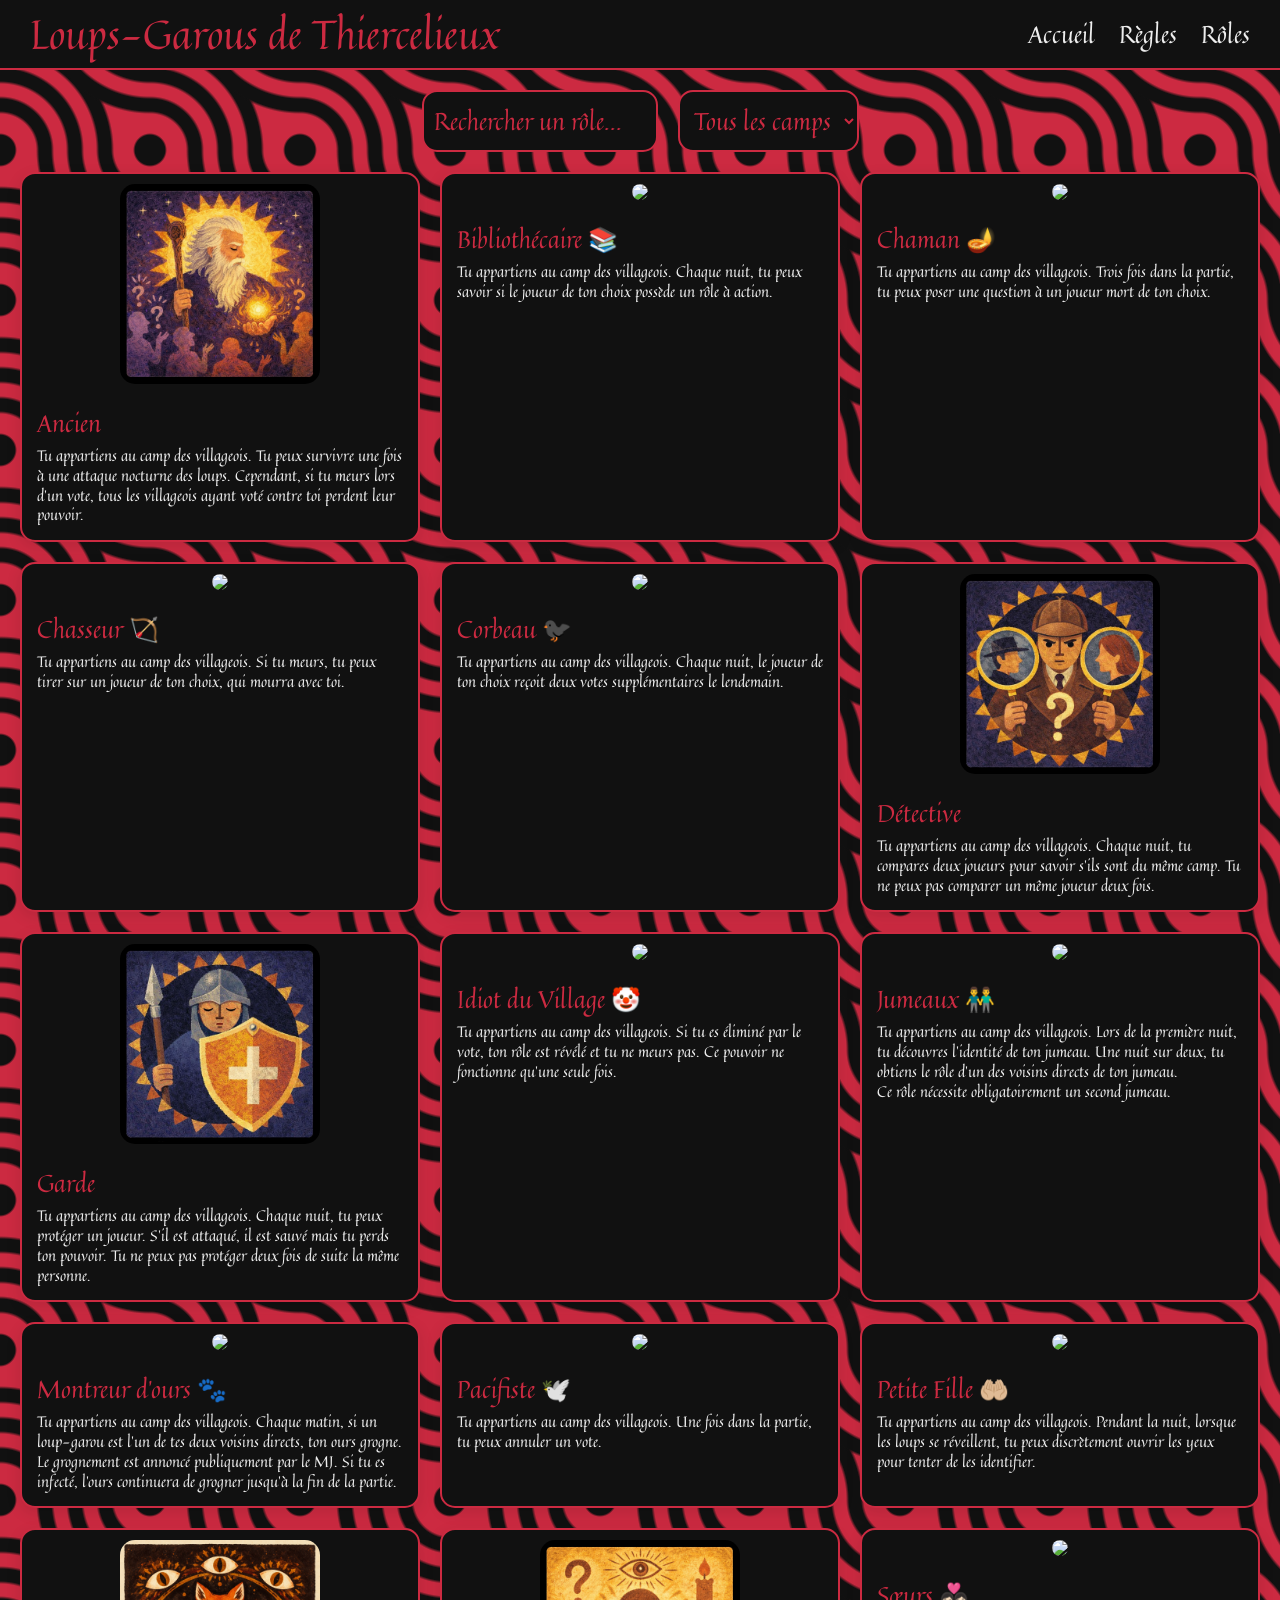
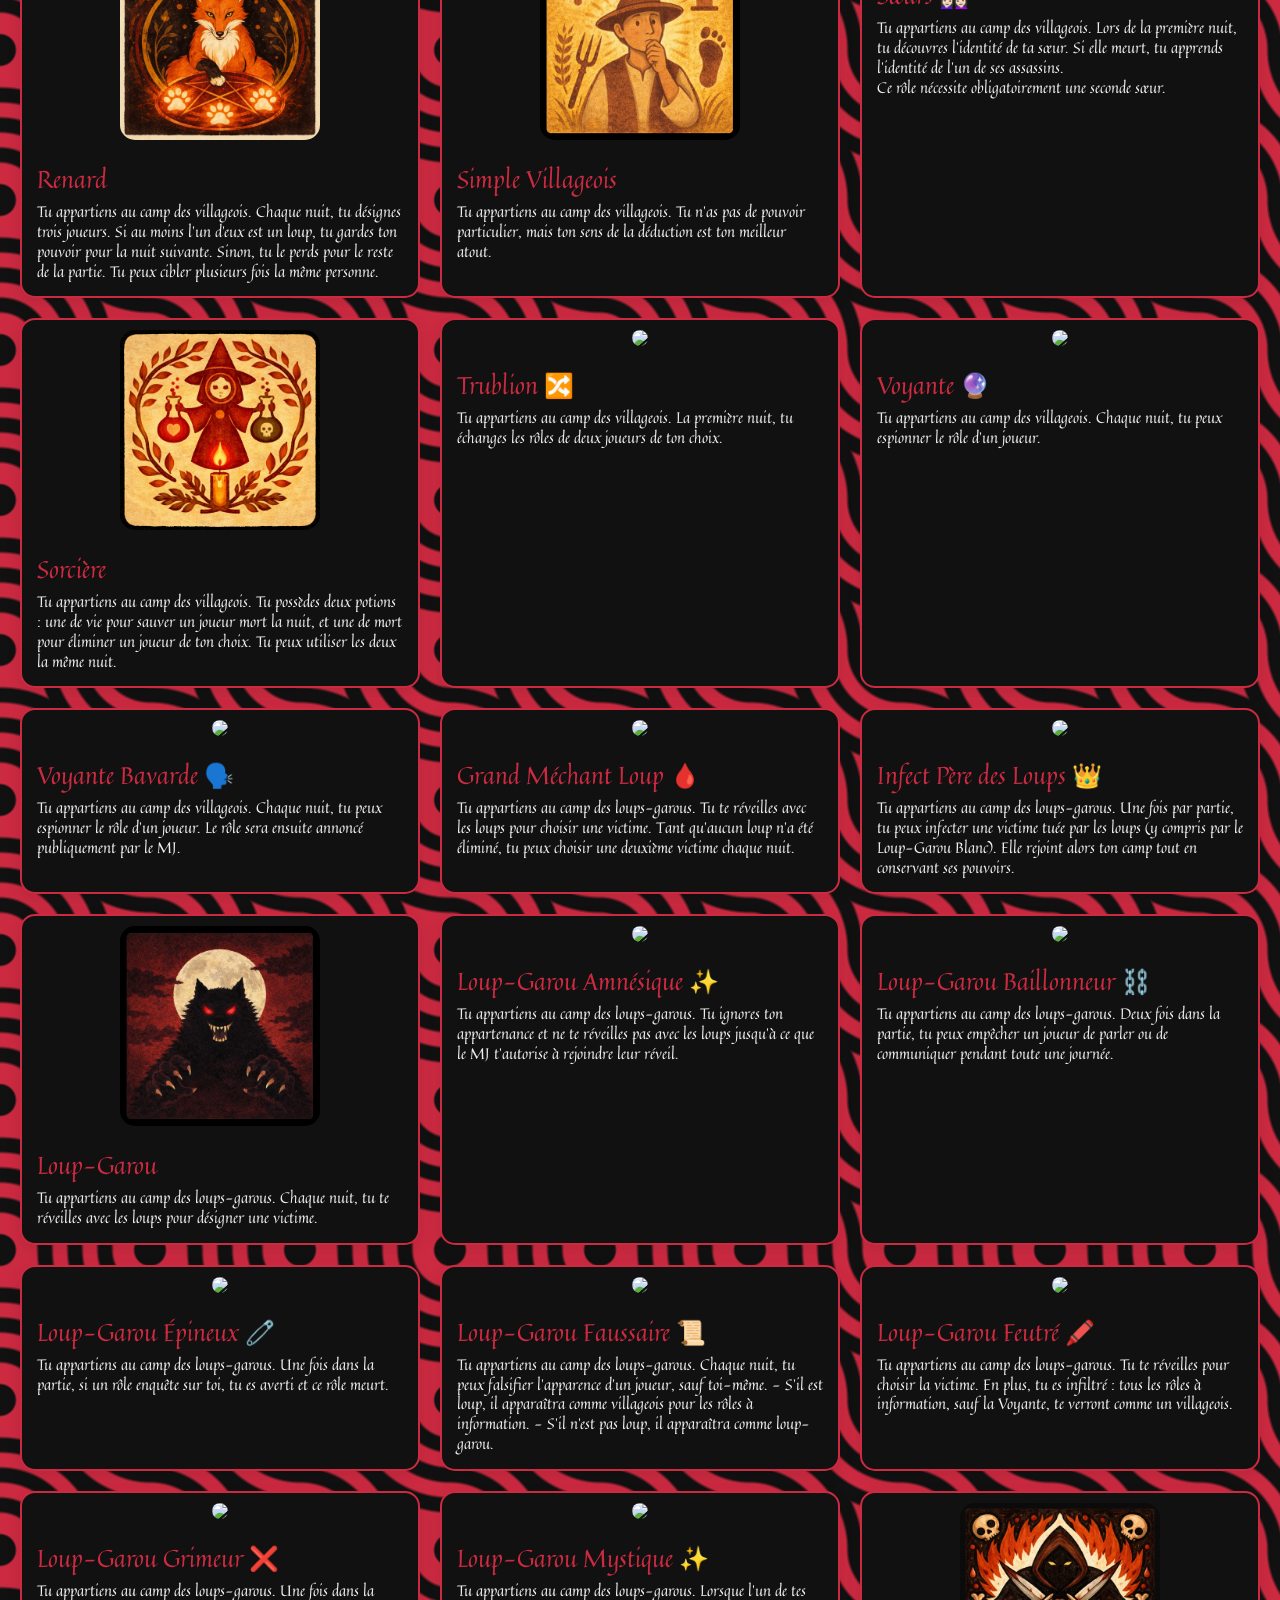
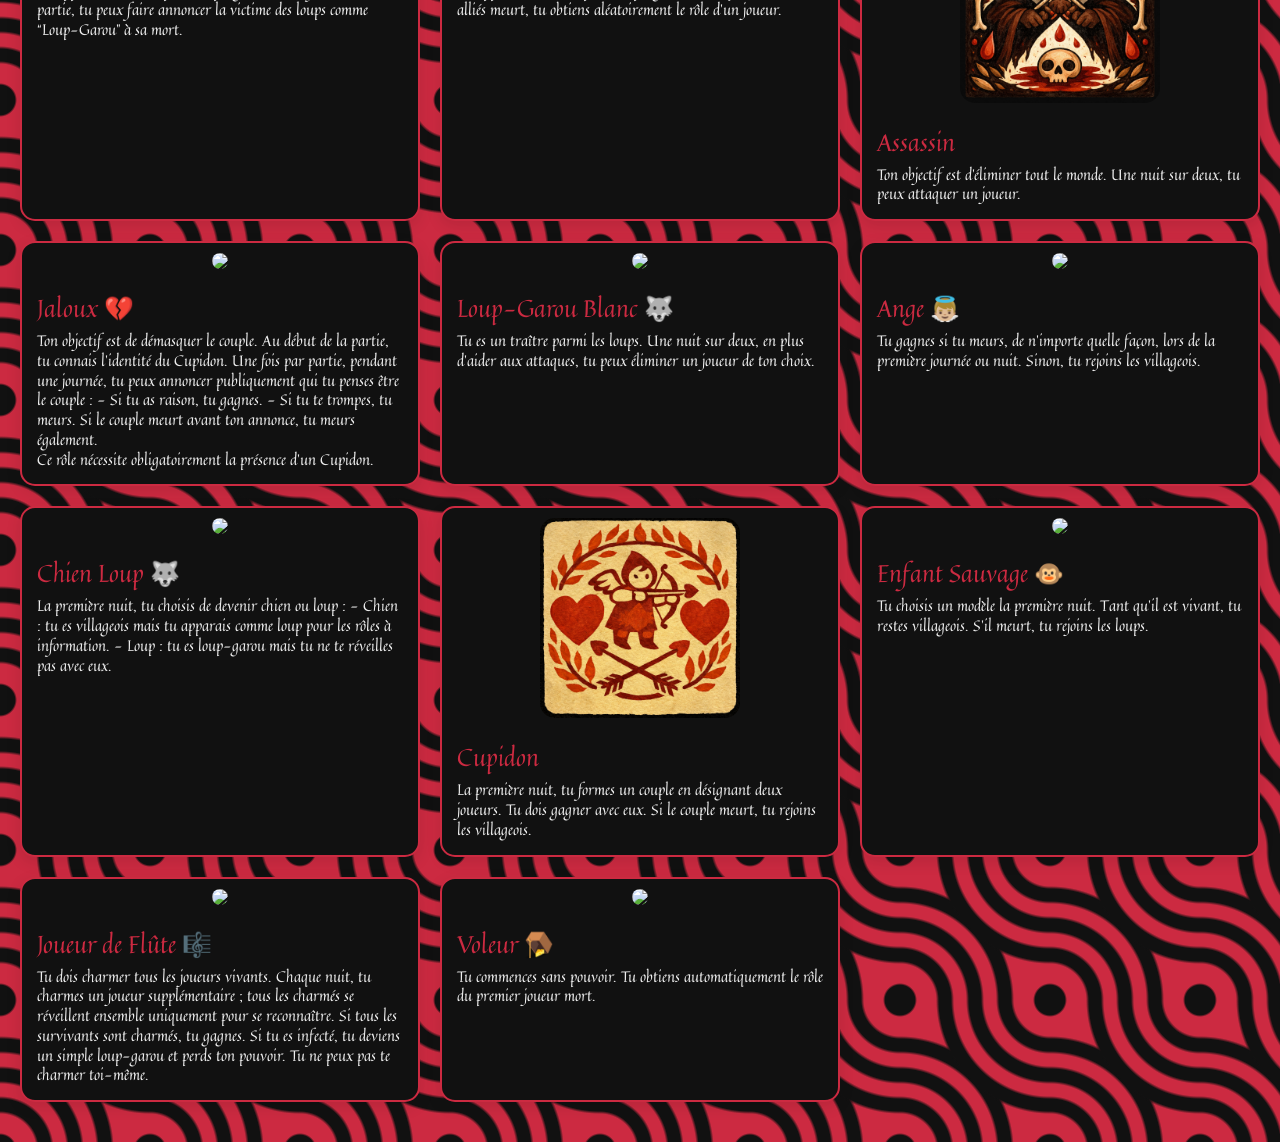
==== roles.html @ 8e6e4a3d "Initial Commit" ====
<!DOCTYPE html>
<html lang="en">
<head>
    <meta charset="UTF-8">
    <meta name="viewport" content="width=device-width, initial-scale=1.0">
    <title>Rôles | Loup-Garou de Thiercelieux</title>
    <link rel="stylesheet" href="css/style.css">
    <link rel="icon" href="https://img.icons8.com/?size=100&id=37402&format=png&color=000000">
</head>
<body>

<header class="navbar">
    <h1>Loups-Garous de Thiercelieux</h1>
    <nav>
        <a href="index.html">Accueil</a>
        <a href="regles.html">Règles</a>
        <a href="roles.html">Rôles</a>
    </nav>
</header>

<div class="search-filter">
    <input type="text" id="searchInput" placeholder="Rechercher un rôle...">
    <select id="campFilter">
        <option value="all">Tous les camps</option>
        <option value="Villageois">Villageois</option>
        <option value="Loups-Garous">Loup-garou</option>
        <option value="Solitaire">Solitaire</option>
        <option value="Evolutif">Évolutif</option>
    </select>
</div>

<div class="roles-grid" id="rolesGrid">

    <!-- RÔLES VILLAGEOIS -->
    <div class="role-card" data-name="Ancien" data-camp="Villageois">
        <div style="text-align: center;"><img src="img/ancien.png"></div>
        <div class="role-info">
            <h2>Ancien</h2>
            <p class="description">Tu appartiens au camp des villageois. Tu peux survivre une fois à une attaque nocturne des loups. Cependant, si tu meurs lors d’un vote, tous les villageois ayant voté contre toi perdent leur pouvoir.</p>
        </div>
    </div>

    <div class="role-card" data-name="Bibliothécaire" data-camp="Villageois">
        <div style="text-align: center;"><img src="img/bibliothecaire.png"></div>
        <div class="role-info">
            <h2>Bibliothécaire 📚</h2>
            <p class="description">Tu appartiens au camp des villageois. Chaque nuit, tu peux savoir si le joueur de ton choix possède un rôle à action.</p>
        </div>
    </div>

    <div class="role-card" data-name="Chaman" data-camp="Villageois">
        <div style="text-align: center;"><img src="img/chaman.png"></div>
        <div class="role-info">
            <h2>Chaman 🪔</h2>
            <p class="description">Tu appartiens au camp des villageois. Trois fois dans la partie, tu peux poser une question à un joueur mort de ton choix.</p>
        </div>
    </div>

    <div class="role-card" data-name="Chasseur" data-camp="Villageois">
        <div style="text-align: center;"><img src="img/chasseur.png"></div>
        <div class="role-info">
            <h2>Chasseur 🏹</h2>
            <p class="description">Tu appartiens au camp des villageois. Si tu meurs, tu peux tirer sur un joueur de ton choix, qui mourra avec toi.</p>
        </div>
    </div>

    <div class="role-card" data-name="Corbeau" data-camp="Villageois">
        <div style="text-align: center;"><img src="img/corbeau.png"></div>
        <div class="role-info">
            <h2>Corbeau 🐦‍⬛</h2>
            <p class="description">Tu appartiens au camp des villageois. Chaque nuit, le joueur de ton choix reçoit deux votes supplémentaires le lendemain.</p>
        </div>
    </div>

    <div class="role-card" data-name="Detective" data-camp="Villageois">
        <div style="text-align: center;"><img src="img/detective.png"></div>
        <div class="role-info">
            <h2>Détective</h2>
            <p class="description">Tu appartiens au camp des villageois. Chaque nuit, tu compares deux joueurs pour savoir s’ils sont du même camp. Tu ne peux pas comparer un même joueur deux fois.</p>
        </div>
    </div>

    <div class="role-card" data-name="Garde" data-camp="Villageois">
        <div style="text-align: center;"><img src="img/garde.png"></div>
        <div class="role-info">
            <h2>Garde</h2>
            <p class="description">Tu appartiens au camp des villageois. Chaque nuit, tu peux protéger un joueur. S’il est attaqué, il est sauvé mais tu perds ton pouvoir. Tu ne peux pas protéger deux fois de suite la même personne.</p>
        </div>
    </div>

    <div class="role-card" data-name="Idiot du Village" data-camp="Villageois">
        <div style="text-align: center;"><img src="img/idiot-du-village.png"></div>
        <div class="role-info">
            <h2>Idiot du Village 🤡</h2>
            <p class="description">Tu appartiens au camp des villageois. Si tu es éliminé par le vote, ton rôle est révélé et tu ne meurs pas. Ce pouvoir ne fonctionne qu’une seule fois.</p>
        </div>
    </div>

    <div class="role-card" data-name="Jumeaux" data-camp="Villageois">
        <div style="text-align: center;"><img src="img/jumeaux.png"></div>
        <div class="role-info">
            <h2>Jumeaux 👬</h2>
            <p class="description">Tu appartiens au camp des villageois. Lors de la première nuit, tu découvres l’identité de ton jumeau. Une nuit sur deux, tu obtiens le rôle d'un des voisins directs de ton jumeau.<br><em>Ce rôle nécessite obligatoirement un second jumeau.</em></p>
        </div>
    </div>

    <div class="role-card" data-name="Montreur d'ours" data-camp="Villageois">
        <div style="text-align: center;"><img src="img/montreur-dours.png"></div>
        <div class="role-info">
            <h2>Montreur d'ours 🐾</h2>
            <p class="description">Tu appartiens au camp des villageois. Chaque matin, si un loup-garou est l’un de tes deux voisins directs, ton ours grogne. Le grognement est annoncé publiquement par le <strong>MJ</strong>. Si tu es infecté, l’ours continuera de grogner jusqu'à la fin de la partie.</p>
        </div>
    </div>

    <div class="role-card" data-name="Pacifiste" data-camp="Villageois">
        <div style="text-align: center;"><img src="img/pacifiste.png"></div>
        <div class="role-info">
            <h2>Pacifiste 🕊️</h2>
            <p class="description">Tu appartiens au camp des villageois. Une fois dans la partie, tu peux annuler un vote.</p>
        </div>
    </div>

    <div class="role-card" data-name="Petite Fille" data-camp="Villageois">
        <div style="text-align: center;"><img src="img/petite-fille.png"></div>
        <div class="role-info">
            <h2>Petite Fille 🤲🏼</h2>
            <p class="description">Tu appartiens au camp des villageois. Pendant la nuit, lorsque les loups se réveillent, tu peux discrètement ouvrir les yeux pour tenter de les identifier.</p>
        </div>
    </div>

    <div class="role-card" data-name="Renard" data-camp="Villageois">
        <div style="text-align: center;"><img src="img/renard.png"></div>
        <div class="role-info">
            <h2>Renard</h2>
            <p class="description">Tu appartiens au camp des villageois. Chaque nuit, tu désignes trois joueurs. Si au moins l’un d’eux est un loup, tu gardes ton pouvoir pour la nuit suivante. Sinon, tu le perds pour le reste de la partie. Tu peux cibler plusieurs fois la même personne.</p>
        </div>
    </div>

    <div class="role-card" data-name="Simple Villageois" data-camp="Villageois">
        <div style="text-align: center;"><img src="img/simple-villageois.png"></div>
        <div class="role-info">
            <h2>Simple Villageois</h2>
            <p class="description">Tu appartiens au camp des villageois. Tu n’as pas de pouvoir particulier, mais ton sens de la déduction est ton meilleur atout.</p>
        </div>
    </div>

    <div class="role-card" data-name="Soeurs" data-camp="Villageois">
        <div style="text-align: center;"><img src="img/soeurs.png"></div>
        <div class="role-info">
            <h2>Sœurs 👩🏻‍❤️‍👩🏻</h2>
            <p class="description">Tu appartiens au camp des villageois. Lors de la première nuit, tu découvres l’identité de ta sœur. Si elle meurt, tu apprends l’identité de l’un de ses assassins.<br><em>Ce rôle nécessite obligatoirement une seconde sœur.</em></p>
        </div>
    </div>

    <div class="role-card" data-name="Sorciere" data-camp="Villageois">
        <div style="text-align: center;"><img src="img/sorciere.png"></div>
        <div class="role-info">
            <h2>Sorcière</h2>
            <p class="description">Tu appartiens au camp des villageois. Tu possèdes deux potions : une de vie pour sauver un joueur mort la nuit, et une de mort pour éliminer un joueur de ton choix. Tu peux utiliser les deux la même nuit.</p>
        </div>
    </div>

    <div class="role-card" data-name="Trublion" data-camp="Villageois">
        <div style="text-align: center;"><img src="img/trublion.png"></div>
        <div class="role-info">
            <h2>Trublion 🔀</h2>
            <p class="description">Tu appartiens au camp des villageois. La première nuit, tu échanges les rôles de deux joueurs de ton choix.</p>
        </div>
    </div>

    <div class="role-card" data-name="Voyante" data-camp="Villageois">
        <div style="text-align: center;"><img src="img/voyante.png"></div>
        <div class="role-info">
            <h2>Voyante 🔮</h2>
            <p class="description">Tu appartiens au camp des villageois. Chaque nuit, tu peux espionner le rôle d’un joueur.</p>
        </div>
    </div>

    <div class="role-card" data-name="Voyante Bavarde" data-camp="Villageois">
        <div style="text-align: center;"><img src="img/voyante-bavarde.png"></div>
        <div class="role-info">
            <h2>Voyante Bavarde 🗣️</h2>
            <p class="description">Tu appartiens au camp des villageois. Chaque nuit, tu peux espionner le rôle d’un joueur. Le rôle sera ensuite annoncé publiquement par le <strong>MJ</strong>.</p>
        </div>
    </div>

    <!-- RÔLES LOUPS-GAROUS -->
    <div class="role-card" data-name="Grand Méchant Loup" data-camp="Loups-Garous">
        <div style="text-align: center;"><img src="img/grand-mechant-loup.png"></div>
        <div class="role-info">
            <h2>Grand Méchant Loup 🩸</h2>
            <p class="description">Tu appartiens au camp des loups-garous. Tu te réveilles avec les loups pour choisir une victime. Tant qu’aucun loup n’a été éliminé, tu peux choisir une deuxième victime chaque nuit.</p>
        </div>
    </div>

    <div class="role-card" data-name="Infect Père des Loups" data-camp="Loups-Garous">
        <div style="text-align: center;"><img src="img/infect-pere-des-loups.png"></div>
        <div class="role-info">
            <h2>Infect Père des Loups 👑</h2>
            <p class="description">Tu appartiens au camp des loups-garous. Une fois par partie, tu peux infecter une victime tuée par les loups (y compris par le Loup-Garou Blanc). Elle rejoint alors ton camp tout en conservant ses pouvoirs.</p>
        </div>
    </div>

    <div class="role-card" data-name="Loup-Garou" data-camp="Loups-Garous">
        <div style="text-align: center;"><img src="img/loup-garou.png"></div>
        <div class="role-info">
            <h2>Loup-Garou</h2>
            <p class="description">Tu appartiens au camp des loups-garous. Chaque nuit, tu te réveilles avec les loups pour désigner une victime.</p>
        </div>
    </div>

    <div class="role-card" data-name="Loup-Garou Amnésique" data-camp="Loups-Garous">
        <div style="text-align: center;"><img src="img/loup-garou-amnesique.png"></div>
        <div class="role-info">
            <h2>Loup-Garou Amnésique ✨</h2>
            <p class="description">Tu appartiens au camp des loups-garous. Tu ignores ton appartenance et ne te réveilles pas avec les loups jusqu’à ce que le <strong>MJ</strong> t’autorise à rejoindre leur réveil.</p>
        </div>
    </div>

    <div class="role-card" data-name="Loup-Garou Baillonneur" data-camp="Loups-Garous">
        <div style="text-align: center;"><img src="img/loup-garou-baillonneur.png"></div>
        <div class="role-info">
            <h2>Loup-Garou Baillonneur ⛓️</h2>
            <p class="description">Tu appartiens au camp des loups-garous. Deux fois dans la partie, tu peux empêcher un joueur de parler ou de communiquer pendant toute une journée.</p>
        </div>
    </div>

    <div class="role-card" data-name="Loup-Garou Epineux" data-camp="Loups-Garous">
        <div style="text-align: center;"><img src="img/loup-garou-epineux.png"></div>
        <div class="role-info">
            <h2>Loup-Garou Épineux 🧷</h2>
            <p class="description">Tu appartiens au camp des loups-garous. Une fois dans la partie, si un rôle enquête sur toi, tu es averti et ce rôle meurt.</p>
        </div>
    </div>

    <div class="role-card" data-name="Loup-Garou Faussaire" data-camp="Loups-Garous">
        <div style="text-align: center;"><img src="img/loup-garou-faussaire.png"></div>
        <div class="role-info">
            <h2>Loup-Garou Faussaire 📜</h2>
            <p class="description">Tu appartiens au camp des loups-garous. Chaque nuit, tu peux falsifier l’apparence d’un joueur, sauf toi-même.  
            - S'il est loup, il apparaîtra comme villageois pour les rôles à information.  
            - S'il n'est pas loup, il apparaîtra comme loup-garou.</p>
        </div>
    </div>

    <div class="role-card" data-name="Loup-Garou Feutré" data-camp="Loups-Garous">
        <div style="text-align: center;"><img src="img/loup-garou-feutre.png"></div>
        <div class="role-info">
            <h2>Loup-Garou Feutré 🖍️</h2>
            <p class="description">Tu appartiens au camp des loups-garous. Tu te réveilles pour choisir la victime. En plus, tu es infiltré : tous les rôles à information, sauf la Voyante, te verront comme un villageois.</p>
        </div>
    </div>

    <div class="role-card" data-name="Loup-Garou Grimeur" data-camp="Loups-Garous">
        <div style="text-align: center;"><img src="img/loup-garou-grimeur.png"></div>
        <div class="role-info">
            <h2>Loup-Garou Grimeur ❌</h2>
            <p class="description">Tu appartiens au camp des loups-garous. Une fois dans la partie, tu peux faire annoncer la victime des loups comme “Loup-Garou” à sa mort.</p>
        </div>
    </div>

    <div class="role-card" data-name="Loup-Garou Mystique" data-camp="Loups-Garous">
        <div style="text-align: center;"><img src="img/loup-garou-mystique.png"></div>
        <div class="role-info">
            <h2>Loup-Garou Mystique ✨</h2>
            <p class="description">Tu appartiens au camp des loups-garous. Lorsque l’un de tes alliés meurt, tu obtiens aléatoirement le rôle d’un joueur.</p>
        </div>
    </div>

    <!-- RÔLES SOLITAIRES -->
    <div class="role-card" data-name="Assassin" data-camp="Solitaire">
        <div style="text-align: center;"><img src="img/assassin.png"></div>
        <div class="role-info">
            <h2>Assassin</h2>
            <p class="description">Ton objectif est d’éliminer tout le monde. Une nuit sur deux, tu peux attaquer un joueur.</p>
        </div>
    </div>

    <div class="role-card" data-name="Jaloux" data-camp="Solitaire">
        <div style="text-align: center;"><img src="img/jaloux.png"></div>
        <div class="role-info">
            <h2>Jaloux 💔</h2>
            <p class="description">Ton objectif est de démasquer le couple. Au début de la partie, tu connais l’identité du Cupidon. Une fois par partie, pendant une journée, tu peux annoncer publiquement qui tu penses être le couple :  
            - Si tu as raison, tu gagnes.  
            - Si tu te trompes, tu meurs.  
            Si le couple meurt avant ton annonce, tu meurs également.<br><em>Ce rôle nécessite obligatoirement la présence d’un Cupidon.</em></p>
        </div>
    </div>

    <div class="role-card" data-name="Loup-Garou Blanc" data-camp="Solitaire">
        <div style="text-align: center;"><img src="img/loup-garou-blanc.png"></div>
        <div class="role-info">
            <h2>Loup-Garou Blanc 🐺</h2>
            <p class="description">Tu es un traître parmi les loups. Une nuit sur deux, en plus d’aider aux attaques, tu peux éliminer un joueur de ton choix.</p>
        </div>
    </div>

    <!-- RÔLES ÉVOLUTIFS -->
    <div class="role-card" data-name="Ange" data-camp="Evolutif">
        <div style="text-align: center;"><img src="img/ange.png"></div>
        <div class="role-info">
            <h2>Ange 👼🏼</h2>
            <p class="description">Tu gagnes si tu meurs, de n’importe quelle façon, lors de la première journée ou nuit. Sinon, tu rejoins les villageois.</p>
        </div>
    </div>

    <div class="role-card" data-name="Chien Loup" data-camp="Evolutif">
        <div style="text-align: center;"><img src="img/chien-loup.png"></div>
        <div class="role-info">
            <h2>Chien Loup 🐺</h2>
            <p class="description">La première nuit, tu choisis de devenir chien ou loup :  
            - <strong>Chien</strong> : tu es villageois mais tu apparais comme loup pour les rôles à information.  
            - <strong>Loup</strong> : tu es loup-garou mais tu ne te réveilles pas avec eux.</p>
        </div>
    </div>

    <div class="role-card" data-name="Cupidon" data-camp="Evolutif">
        <div style="text-align: center;"><img src="img/cupidon.png"></div>
        <div class="role-info">
            <h2>Cupidon</h2>
            <p class="description">La première nuit, tu formes un couple en désignant deux joueurs. Tu dois gagner avec eux. Si le couple meurt, tu rejoins les villageois.</p>
        </div>
    </div>

    <div class="role-card" data-name="Enfant Sauvage" data-camp="Evolutif">
        <div style="text-align: center;"><img src="img/enfant-sauvage.png"></div>
        <div class="role-info">
            <h2>Enfant Sauvage 🐵</h2>
            <p class="description">Tu choisis un modèle la première nuit. Tant qu’il est vivant, tu restes villageois. S’il meurt, tu rejoins les loups.</p>
        </div>
    </div>

    <div class="role-card" data-name="Joueur de Flute" data-camp="Evolutif">
        <div style="text-align: center;"><img src="img/joueur-de-flute.png"></div>
        <div class="role-info">
            <h2>Joueur de Flûte 🎼</h2>
            <p class="description">Tu dois charmer tous les joueurs vivants. Chaque nuit, tu charmes un joueur supplémentaire ; tous les charmés se réveillent ensemble uniquement pour se reconnaître.  
            Si tous les survivants sont charmés, tu gagnes.  
            Si tu es infecté, tu deviens un simple loup-garou et perds ton pouvoir.  
            Tu ne peux pas te charmer toi-même.</p>
        </div>
    </div>

    <div class="role-card" data-name="Voleur" data-camp="Evolutif">
        <div style="text-align: center;"><img src="img/voleur.png"></div>
        <div class="role-info">
            <h2>Voleur 🪤</h2>
            <p class="description">Tu commences sans pouvoir. Tu obtiens automatiquement le rôle du premier joueur mort.</p>
        </div>
    </div>

</div>
    
<script src="js/roles.js"></script>

</body>
</html>
---- css/style.css ----
@import url('https://fonts.googleapis.com/css2?family=Quintessential&display=swap');

* {
    margin: 0;
    padding: 0;
    box-sizing: border-box;
    font-family: "Quintessential", serif;
    font-weight: 400;
    font-style: normal;

    /* Variables */
    --c1: #CC2A41;
    --c2: #111;
    --c3: #eee;
}

html {
  --s: 150px;
  
  --_g: #0000 24%,
    var(--c2) 26% 34%,var(--c1) 36% 44%,
    var(--c2) 46% 54%,var(--c1) 56% 64%,
    var(--c2) 66% 74%,#0000 76%;
  background:
    radial-gradient(100% 100% at 100% 0,var(--_g)),
    radial-gradient(100% 100% at 0 100%,var(--_g)),
    radial-gradient(var(--c2) 14%,var(--c1) 16%) 
     calc(var(--s)/2) calc(var(--s)/2);
  background-size: var(--s) var(--s);
}

body {
    padding-top: 90px;
}

/* ========== NAVBAR ========== */

.navbar {
    position: fixed;
    top: 0;
    left: 0;
    width: 100%;
    height: 70px;
    background: var(--c2);
    display: flex;
    align-items: center;
    justify-content: space-between;
    padding: 0 30px;
    border-bottom: 2px solid var(--c1);
    z-index: 1000;
}

.navbar h1 {
    font-size: 2.5rem;
    color: var(--c1);
}

.navbar nav a {
    font-size: 1.5rem;
    color: var(--c3);
    margin-left: 20px;
    text-decoration: none;
}

.navbar nav a:hover {
    color: var(--c1);
}

/* ========== TOGGLE BOX ========== */

.toggle-box {
    max-width: 800px;
    margin: 40px auto;
    border: 2px solid var(--c1);
    border-radius: 10px;
    overflow: hidden;
    font-family: sans-serif;
}

.toggle-header {
    background: var(--c2);
    color: var(--c1);
    padding: 16px;
    font-size: 2rem;
    cursor: pointer;
    user-select: none;

    display: flex;
    align-items: center;
    justify-content: space-between;
}

.toggle-arrow {
    transition: transform 0.3s ease;
    font-size: 1.2rem;
}

.toggle-content {
    max-height: 0;
    overflow: hidden;
    transition: max-height 0.4s ease, padding 0.3s ease;
    background: var(--c3);
    color: var(--c2);
    padding: 0 16px;
}

.toggle-box.open .toggle-content {
    max-height: 1000px;
    padding: 16px;
}

.toggle-box.open .toggle-arrow {
    transform: rotate(180deg);
}

/* ========== ROLES ========== */

.search-filter {
    display: flex;
    justify-content: center;
    gap: 20px;
    margin-bottom: 20px;
    flex-wrap: wrap;
}

.search-filter input, .search-filter select {
    padding: 10px;
    background-color: var(--c2);
    color: var(--c1);
    border: 2px solid var(--c1);
    border-radius: 15px;
    font-size: 1.5rem;
}

.search-filter input::placeholder {
    color: var(--c1);
    font-size: 1.5rem;
}

.roles-grid {
    display: grid;
    grid-template-columns: repeat(auto-fill, minmax(300px, 1fr));
    gap: 20px;
    padding: 0 20px 40px 20px;
}

.role-card {
    background: var(--c2);
    border: 2px solid var(--c1);
    border-radius: 15px;
    overflow: hidden;
    box-shadow: 0 5px 15px rgba(0,0,0,0.1);
    transition: transform 0.2s;
}

.role-card:hover {
    transform: scale(1.05);
}

.role-card img {
    margin-top: 10px;
    width: 200px;
    object-fit: cover;
    border-radius: 15px;
}

.role-card .role-info {
    padding: 15px;
}

.role-card .role-info h2 {
    color: var(--c1);
    margin-bottom: 5px;
}

.role-card .role-info p.description {
    font-size: 0.95rem;
    line-height: 1.3;
    color: var(--c3);
}
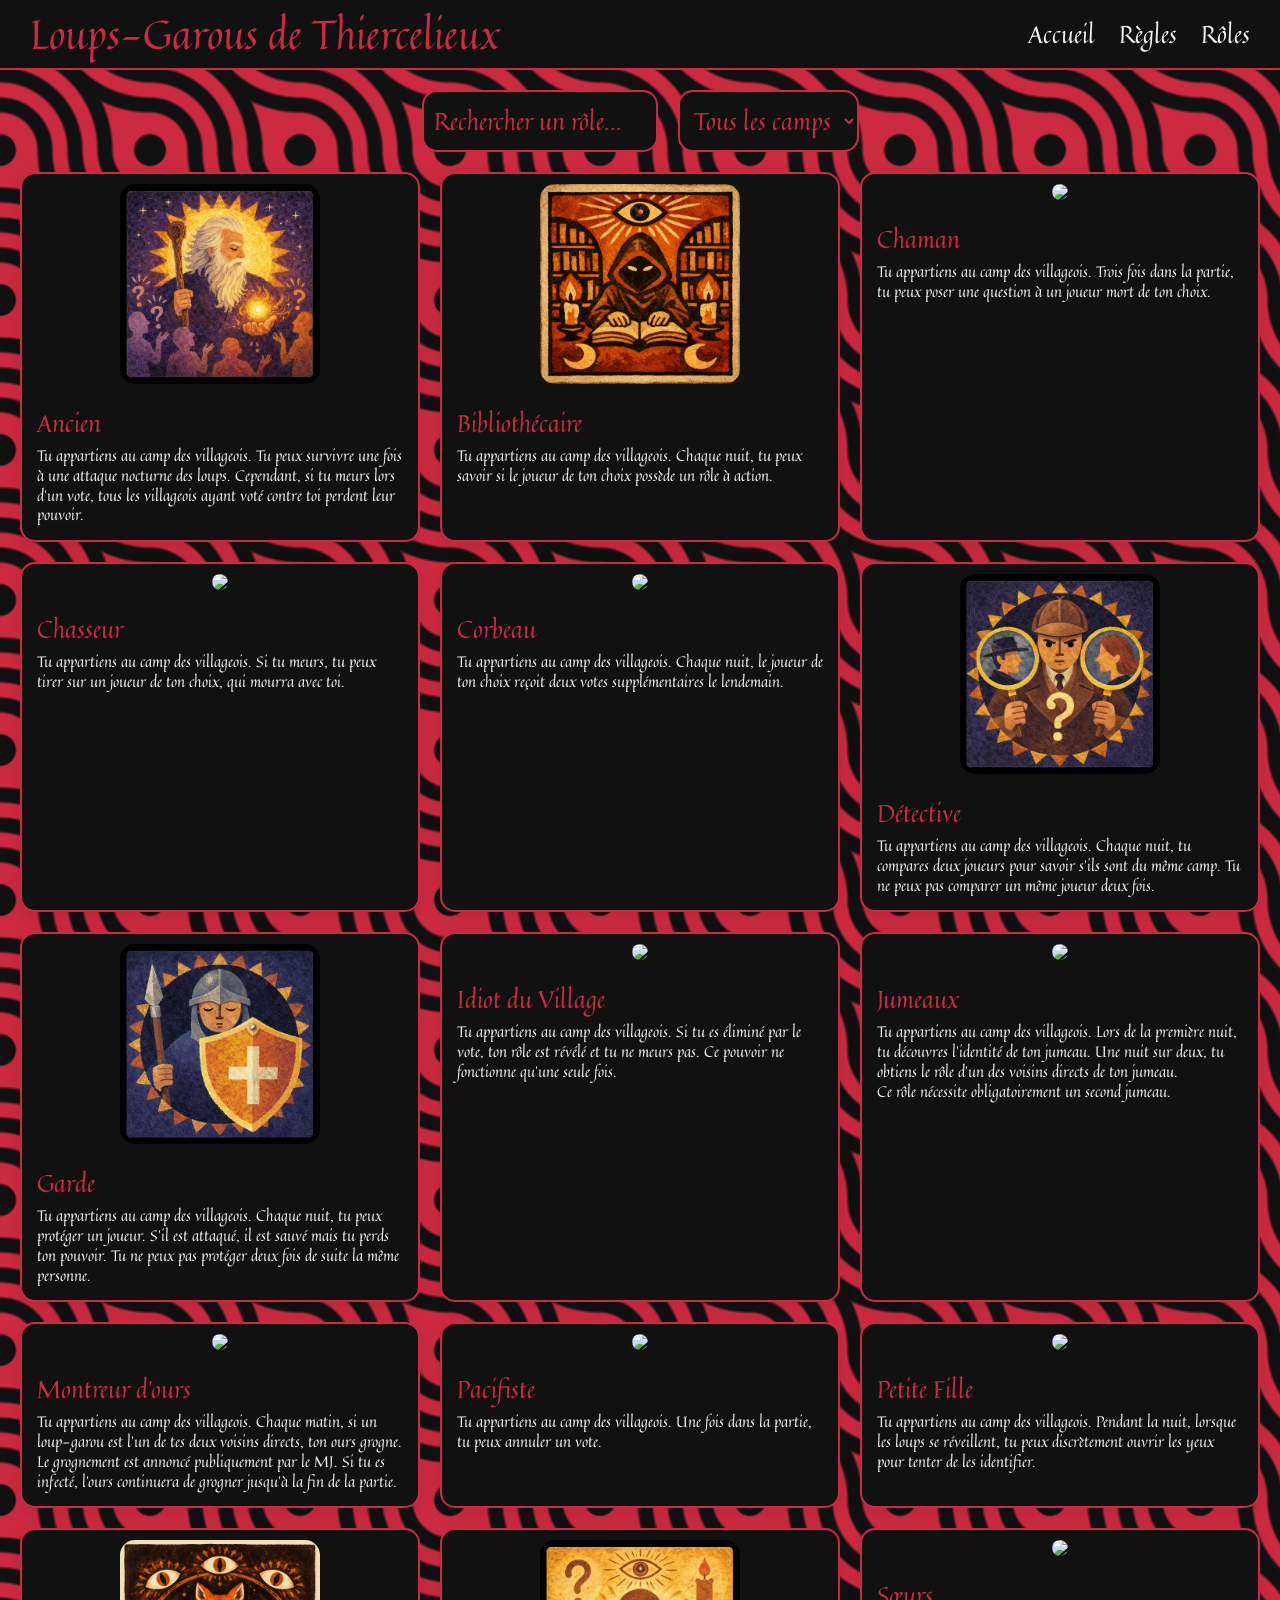
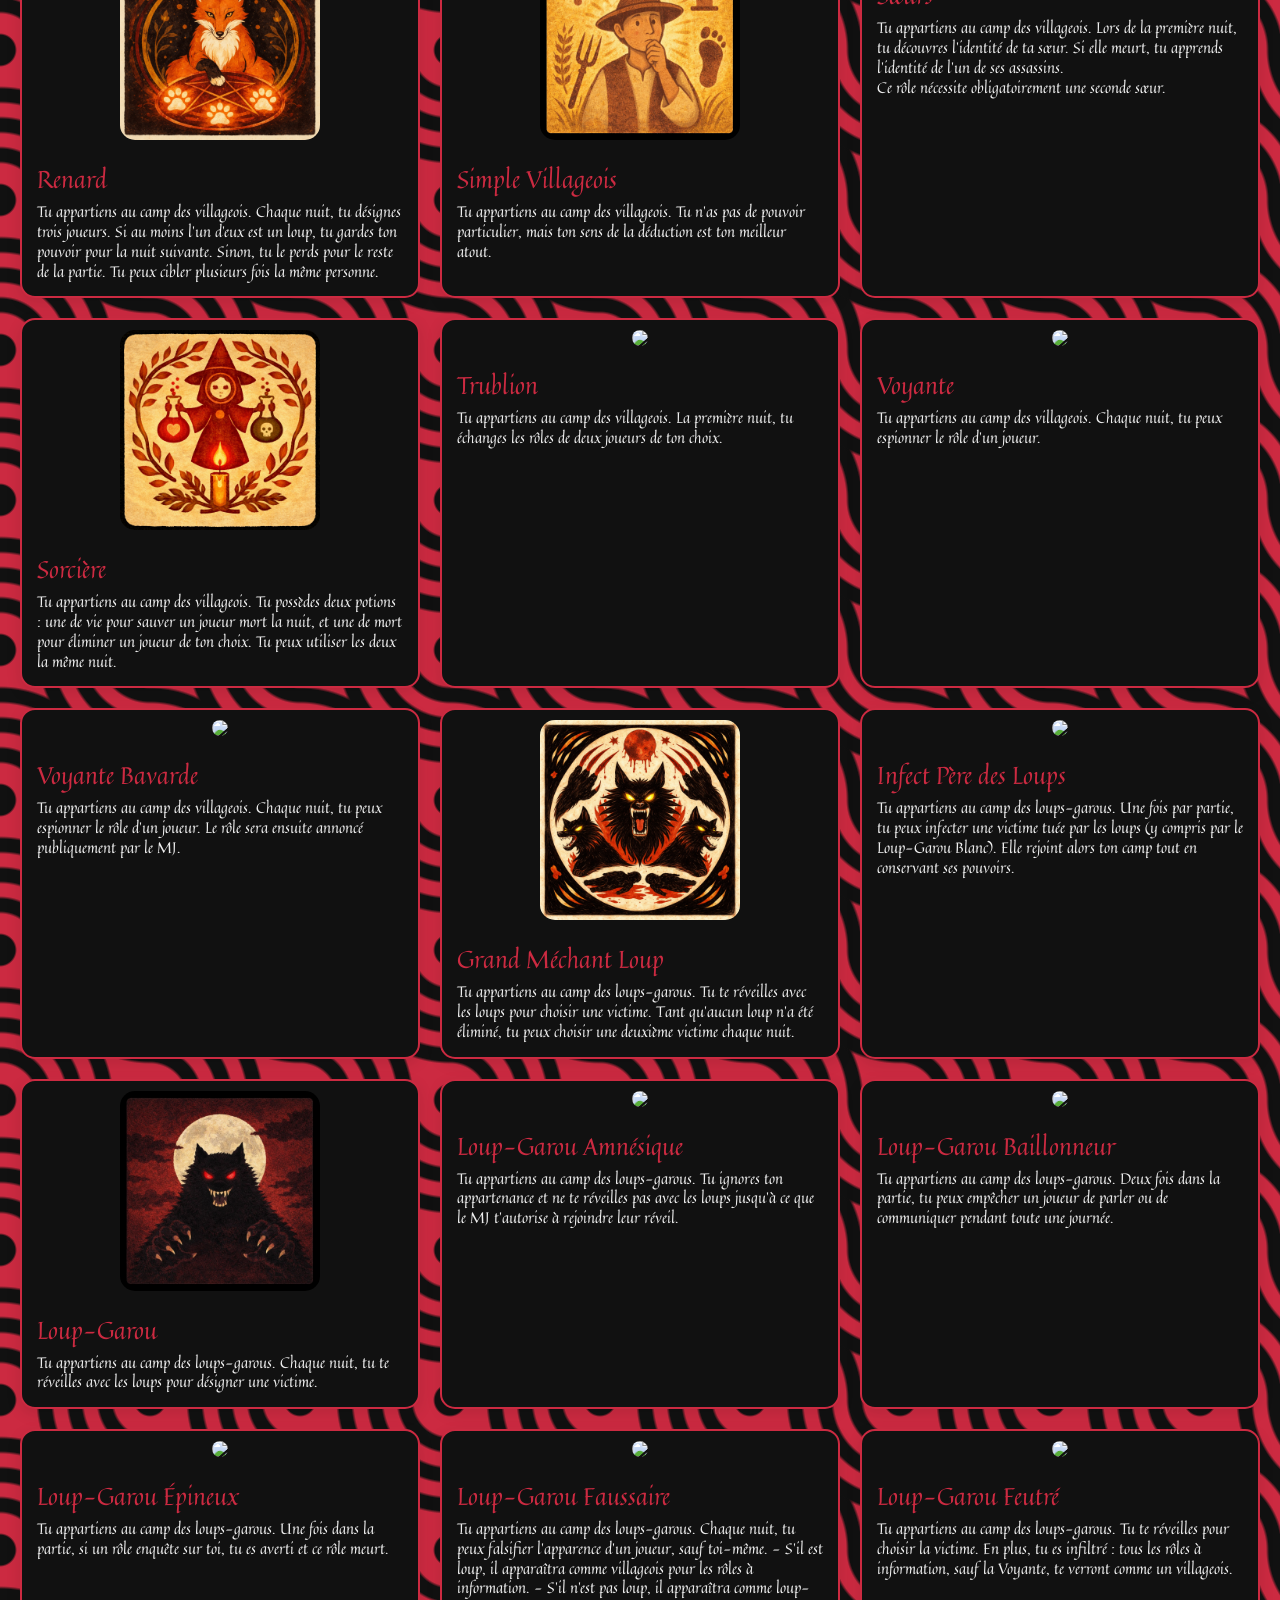
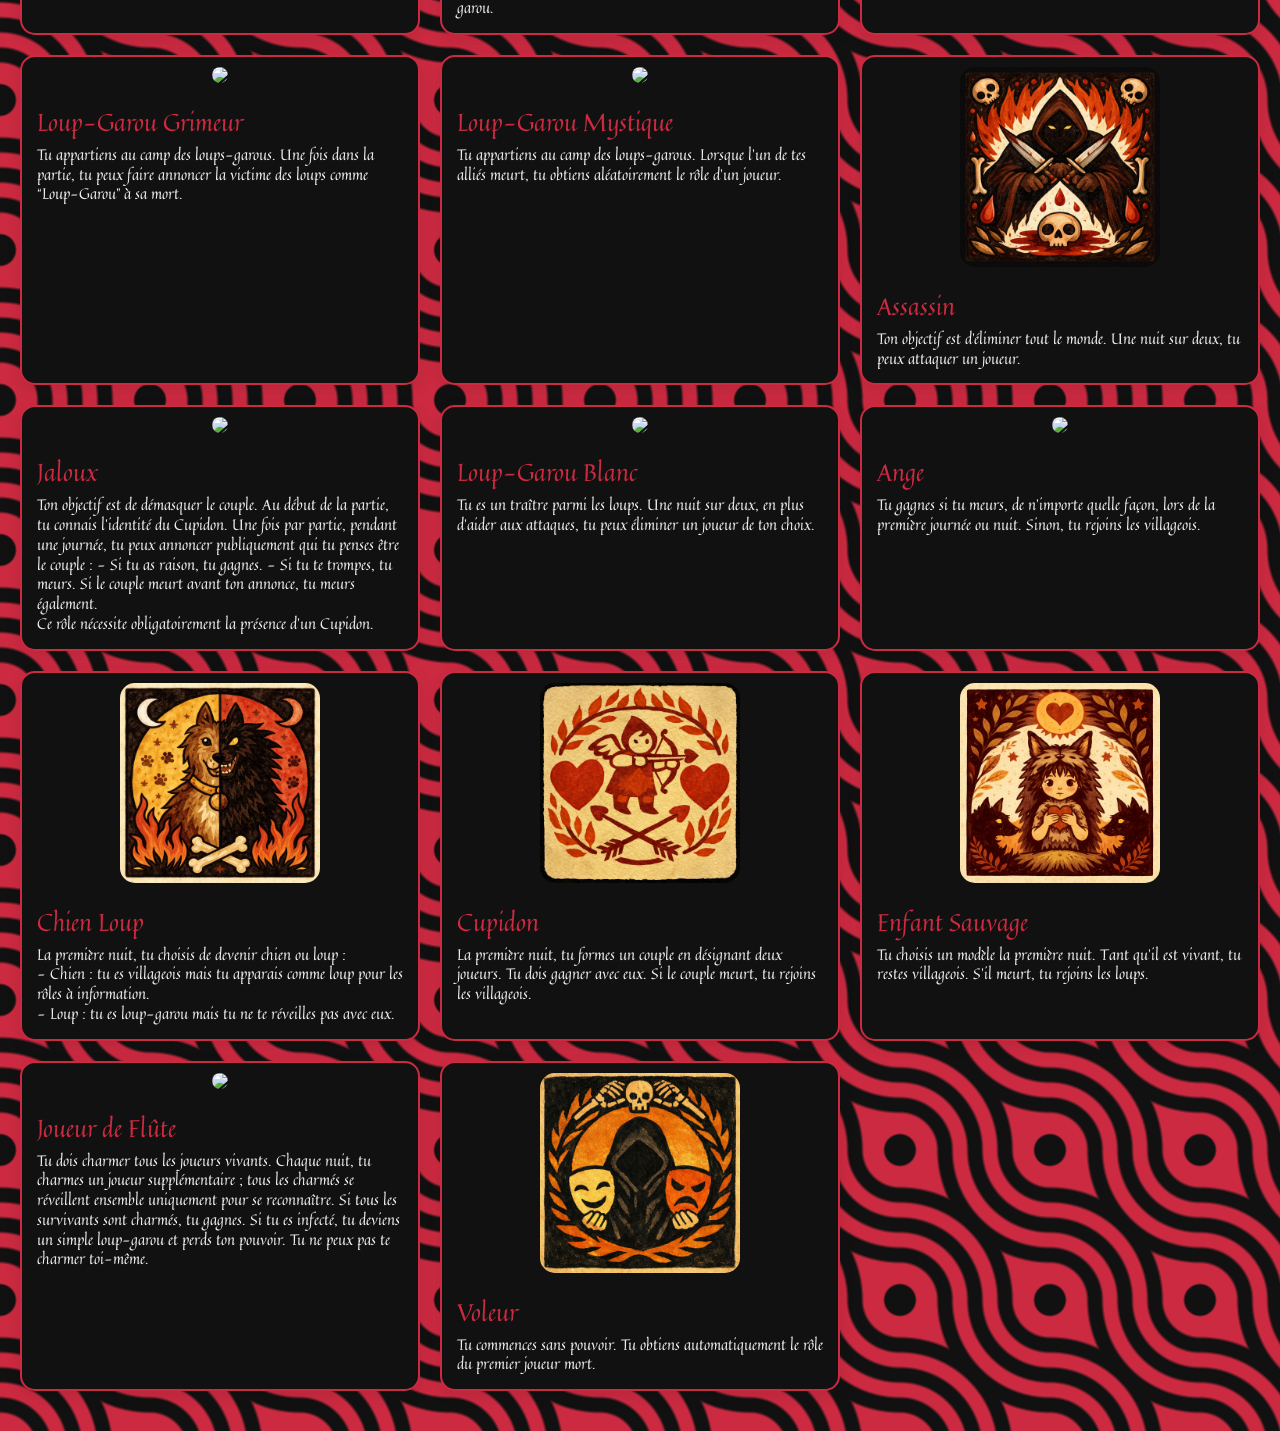
==== commit cab6e336: "Nouvelles cartes + regles.html" ====
--- a/roles.html
+++ b/roles.html
@@ -43,7 +43,7 @@
     <div class="role-card" data-name="Bibliothécaire" data-camp="Villageois">
         <div style="text-align: center;"><img src="img/bibliothecaire.png"></div>
         <div class="role-info">
-            <h2>Bibliothécaire 📚</h2>
+            <h2>Bibliothécaire</h2>
             <p class="description">Tu appartiens au camp des villageois. Chaque nuit, tu peux savoir si le joueur de ton choix possède un rôle à action.</p>
         </div>
     </div>
@@ -51,7 +51,7 @@
     <div class="role-card" data-name="Chaman" data-camp="Villageois">
         <div style="text-align: center;"><img src="img/chaman.png"></div>
         <div class="role-info">
-            <h2>Chaman 🪔</h2>
+            <h2>Chaman</h2>
             <p class="description">Tu appartiens au camp des villageois. Trois fois dans la partie, tu peux poser une question à un joueur mort de ton choix.</p>
         </div>
     </div>
@@ -59,7 +59,7 @@
     <div class="role-card" data-name="Chasseur" data-camp="Villageois">
         <div style="text-align: center;"><img src="img/chasseur.png"></div>
         <div class="role-info">
-            <h2>Chasseur 🏹</h2>
+            <h2>Chasseur</h2>
             <p class="description">Tu appartiens au camp des villageois. Si tu meurs, tu peux tirer sur un joueur de ton choix, qui mourra avec toi.</p>
         </div>
     </div>
@@ -67,7 +67,7 @@
     <div class="role-card" data-name="Corbeau" data-camp="Villageois">
         <div style="text-align: center;"><img src="img/corbeau.png"></div>
         <div class="role-info">
-            <h2>Corbeau 🐦‍⬛</h2>
+            <h2>Corbeau</h2>
             <p class="description">Tu appartiens au camp des villageois. Chaque nuit, le joueur de ton choix reçoit deux votes supplémentaires le lendemain.</p>
         </div>
     </div>
@@ -91,7 +91,7 @@
     <div class="role-card" data-name="Idiot du Village" data-camp="Villageois">
         <div style="text-align: center;"><img src="img/idiot-du-village.png"></div>
         <div class="role-info">
-            <h2>Idiot du Village 🤡</h2>
+            <h2>Idiot du Village</h2>
             <p class="description">Tu appartiens au camp des villageois. Si tu es éliminé par le vote, ton rôle est révélé et tu ne meurs pas. Ce pouvoir ne fonctionne qu’une seule fois.</p>
         </div>
     </div>
@@ -99,7 +99,7 @@
     <div class="role-card" data-name="Jumeaux" data-camp="Villageois">
         <div style="text-align: center;"><img src="img/jumeaux.png"></div>
         <div class="role-info">
-            <h2>Jumeaux 👬</h2>
+            <h2>Jumeaux</h2>
             <p class="description">Tu appartiens au camp des villageois. Lors de la première nuit, tu découvres l’identité de ton jumeau. Une nuit sur deux, tu obtiens le rôle d'un des voisins directs de ton jumeau.<br><em>Ce rôle nécessite obligatoirement un second jumeau.</em></p>
         </div>
     </div>
@@ -107,7 +107,7 @@
     <div class="role-card" data-name="Montreur d'ours" data-camp="Villageois">
         <div style="text-align: center;"><img src="img/montreur-dours.png"></div>
         <div class="role-info">
-            <h2>Montreur d'ours 🐾</h2>
+            <h2>Montreur d'ours</h2>
             <p class="description">Tu appartiens au camp des villageois. Chaque matin, si un loup-garou est l’un de tes deux voisins directs, ton ours grogne. Le grognement est annoncé publiquement par le <strong>MJ</strong>. Si tu es infecté, l’ours continuera de grogner jusqu'à la fin de la partie.</p>
         </div>
     </div>
@@ -115,7 +115,7 @@
     <div class="role-card" data-name="Pacifiste" data-camp="Villageois">
         <div style="text-align: center;"><img src="img/pacifiste.png"></div>
         <div class="role-info">
-            <h2>Pacifiste 🕊️</h2>
+            <h2>Pacifiste</h2>
             <p class="description">Tu appartiens au camp des villageois. Une fois dans la partie, tu peux annuler un vote.</p>
         </div>
     </div>
@@ -123,7 +123,7 @@
     <div class="role-card" data-name="Petite Fille" data-camp="Villageois">
         <div style="text-align: center;"><img src="img/petite-fille.png"></div>
         <div class="role-info">
-            <h2>Petite Fille 🤲🏼</h2>
+            <h2>Petite Fille</h2>
             <p class="description">Tu appartiens au camp des villageois. Pendant la nuit, lorsque les loups se réveillent, tu peux discrètement ouvrir les yeux pour tenter de les identifier.</p>
         </div>
     </div>
@@ -147,7 +147,7 @@
     <div class="role-card" data-name="Soeurs" data-camp="Villageois">
         <div style="text-align: center;"><img src="img/soeurs.png"></div>
         <div class="role-info">
-            <h2>Sœurs 👩🏻‍❤️‍👩🏻</h2>
+            <h2>Sœurs</h2>
             <p class="description">Tu appartiens au camp des villageois. Lors de la première nuit, tu découvres l’identité de ta sœur. Si elle meurt, tu apprends l’identité de l’un de ses assassins.<br><em>Ce rôle nécessite obligatoirement une seconde sœur.</em></p>
         </div>
     </div>
@@ -163,7 +163,7 @@
     <div class="role-card" data-name="Trublion" data-camp="Villageois">
         <div style="text-align: center;"><img src="img/trublion.png"></div>
         <div class="role-info">
-            <h2>Trublion 🔀</h2>
+            <h2>Trublion</h2>
             <p class="description">Tu appartiens au camp des villageois. La première nuit, tu échanges les rôles de deux joueurs de ton choix.</p>
         </div>
     </div>
@@ -171,7 +171,7 @@
     <div class="role-card" data-name="Voyante" data-camp="Villageois">
         <div style="text-align: center;"><img src="img/voyante.png"></div>
         <div class="role-info">
-            <h2>Voyante 🔮</h2>
+            <h2>Voyante</h2>
             <p class="description">Tu appartiens au camp des villageois. Chaque nuit, tu peux espionner le rôle d’un joueur.</p>
         </div>
     </div>
@@ -179,7 +179,7 @@
     <div class="role-card" data-name="Voyante Bavarde" data-camp="Villageois">
         <div style="text-align: center;"><img src="img/voyante-bavarde.png"></div>
         <div class="role-info">
-            <h2>Voyante Bavarde 🗣️</h2>
+            <h2>Voyante Bavarde</h2>
             <p class="description">Tu appartiens au camp des villageois. Chaque nuit, tu peux espionner le rôle d’un joueur. Le rôle sera ensuite annoncé publiquement par le <strong>MJ</strong>.</p>
         </div>
     </div>
@@ -188,7 +188,7 @@
     <div class="role-card" data-name="Grand Méchant Loup" data-camp="Loups-Garous">
         <div style="text-align: center;"><img src="img/grand-mechant-loup.png"></div>
         <div class="role-info">
-            <h2>Grand Méchant Loup 🩸</h2>
+            <h2>Grand Méchant Loup</h2>
             <p class="description">Tu appartiens au camp des loups-garous. Tu te réveilles avec les loups pour choisir une victime. Tant qu’aucun loup n’a été éliminé, tu peux choisir une deuxième victime chaque nuit.</p>
         </div>
     </div>
@@ -196,7 +196,7 @@
     <div class="role-card" data-name="Infect Père des Loups" data-camp="Loups-Garous">
         <div style="text-align: center;"><img src="img/infect-pere-des-loups.png"></div>
         <div class="role-info">
-            <h2>Infect Père des Loups 👑</h2>
+            <h2>Infect Père des Loups</h2>
             <p class="description">Tu appartiens au camp des loups-garous. Une fois par partie, tu peux infecter une victime tuée par les loups (y compris par le Loup-Garou Blanc). Elle rejoint alors ton camp tout en conservant ses pouvoirs.</p>
         </div>
     </div>
@@ -212,7 +212,7 @@
     <div class="role-card" data-name="Loup-Garou Amnésique" data-camp="Loups-Garous">
         <div style="text-align: center;"><img src="img/loup-garou-amnesique.png"></div>
         <div class="role-info">
-            <h2>Loup-Garou Amnésique ✨</h2>
+            <h2>Loup-Garou Amnésique</h2>
             <p class="description">Tu appartiens au camp des loups-garous. Tu ignores ton appartenance et ne te réveilles pas avec les loups jusqu’à ce que le <strong>MJ</strong> t’autorise à rejoindre leur réveil.</p>
         </div>
     </div>
@@ -220,7 +220,7 @@
     <div class="role-card" data-name="Loup-Garou Baillonneur" data-camp="Loups-Garous">
         <div style="text-align: center;"><img src="img/loup-garou-baillonneur.png"></div>
         <div class="role-info">
-            <h2>Loup-Garou Baillonneur ⛓️</h2>
+            <h2>Loup-Garou Baillonneur</h2>
             <p class="description">Tu appartiens au camp des loups-garous. Deux fois dans la partie, tu peux empêcher un joueur de parler ou de communiquer pendant toute une journée.</p>
         </div>
     </div>
@@ -228,7 +228,7 @@
     <div class="role-card" data-name="Loup-Garou Epineux" data-camp="Loups-Garous">
         <div style="text-align: center;"><img src="img/loup-garou-epineux.png"></div>
         <div class="role-info">
-            <h2>Loup-Garou Épineux 🧷</h2>
+            <h2>Loup-Garou Épineux</h2>
             <p class="description">Tu appartiens au camp des loups-garous. Une fois dans la partie, si un rôle enquête sur toi, tu es averti et ce rôle meurt.</p>
         </div>
     </div>
@@ -236,7 +236,7 @@
     <div class="role-card" data-name="Loup-Garou Faussaire" data-camp="Loups-Garous">
         <div style="text-align: center;"><img src="img/loup-garou-faussaire.png"></div>
         <div class="role-info">
-            <h2>Loup-Garou Faussaire 📜</h2>
+            <h2>Loup-Garou Faussaire</h2>
             <p class="description">Tu appartiens au camp des loups-garous. Chaque nuit, tu peux falsifier l’apparence d’un joueur, sauf toi-même.  
             - S'il est loup, il apparaîtra comme villageois pour les rôles à information.  
             - S'il n'est pas loup, il apparaîtra comme loup-garou.</p>
@@ -246,7 +246,7 @@
     <div class="role-card" data-name="Loup-Garou Feutré" data-camp="Loups-Garous">
         <div style="text-align: center;"><img src="img/loup-garou-feutre.png"></div>
         <div class="role-info">
-            <h2>Loup-Garou Feutré 🖍️</h2>
+            <h2>Loup-Garou Feutré</h2>
             <p class="description">Tu appartiens au camp des loups-garous. Tu te réveilles pour choisir la victime. En plus, tu es infiltré : tous les rôles à information, sauf la Voyante, te verront comme un villageois.</p>
         </div>
     </div>
@@ -254,7 +254,7 @@
     <div class="role-card" data-name="Loup-Garou Grimeur" data-camp="Loups-Garous">
         <div style="text-align: center;"><img src="img/loup-garou-grimeur.png"></div>
         <div class="role-info">
-            <h2>Loup-Garou Grimeur ❌</h2>
+            <h2>Loup-Garou Grimeur</h2>
             <p class="description">Tu appartiens au camp des loups-garous. Une fois dans la partie, tu peux faire annoncer la victime des loups comme “Loup-Garou” à sa mort.</p>
         </div>
     </div>
@@ -262,7 +262,7 @@
     <div class="role-card" data-name="Loup-Garou Mystique" data-camp="Loups-Garous">
         <div style="text-align: center;"><img src="img/loup-garou-mystique.png"></div>
         <div class="role-info">
-            <h2>Loup-Garou Mystique ✨</h2>
+            <h2>Loup-Garou Mystique</h2>
             <p class="description">Tu appartiens au camp des loups-garous. Lorsque l’un de tes alliés meurt, tu obtiens aléatoirement le rôle d’un joueur.</p>
         </div>
     </div>
@@ -279,7 +279,7 @@
     <div class="role-card" data-name="Jaloux" data-camp="Solitaire">
         <div style="text-align: center;"><img src="img/jaloux.png"></div>
         <div class="role-info">
-            <h2>Jaloux 💔</h2>
+            <h2>Jaloux</h2>
             <p class="description">Ton objectif est de démasquer le couple. Au début de la partie, tu connais l’identité du Cupidon. Une fois par partie, pendant une journée, tu peux annoncer publiquement qui tu penses être le couple :  
             - Si tu as raison, tu gagnes.  
             - Si tu te trompes, tu meurs.  
@@ -290,7 +290,7 @@
     <div class="role-card" data-name="Loup-Garou Blanc" data-camp="Solitaire">
         <div style="text-align: center;"><img src="img/loup-garou-blanc.png"></div>
         <div class="role-info">
-            <h2>Loup-Garou Blanc 🐺</h2>
+            <h2>Loup-Garou Blanc</h2>
             <p class="description">Tu es un traître parmi les loups. Une nuit sur deux, en plus d’aider aux attaques, tu peux éliminer un joueur de ton choix.</p>
         </div>
     </div>
@@ -299,7 +299,7 @@
     <div class="role-card" data-name="Ange" data-camp="Evolutif">
         <div style="text-align: center;"><img src="img/ange.png"></div>
         <div class="role-info">
-            <h2>Ange 👼🏼</h2>
+            <h2>Ange</h2>
             <p class="description">Tu gagnes si tu meurs, de n’importe quelle façon, lors de la première journée ou nuit. Sinon, tu rejoins les villageois.</p>
         </div>
     </div>
@@ -307,10 +307,10 @@
     <div class="role-card" data-name="Chien Loup" data-camp="Evolutif">
         <div style="text-align: center;"><img src="img/chien-loup.png"></div>
         <div class="role-info">
-            <h2>Chien Loup 🐺</h2>
-            <p class="description">La première nuit, tu choisis de devenir chien ou loup :  
-            - <strong>Chien</strong> : tu es villageois mais tu apparais comme loup pour les rôles à information.  
-            - <strong>Loup</strong> : tu es loup-garou mais tu ne te réveilles pas avec eux.</p>
+            <h2>Chien Loup</h2>
+            <p class="description">La première nuit, tu choisis de devenir chien ou loup :</p>
+            <p class="description">- <strong>Chien</strong> : tu es villageois mais tu apparais comme loup pour les rôles à information.</p>
+            <p class="description">- <strong>Loup</strong> : tu es loup-garou mais tu ne te réveilles pas avec eux.</p>
         </div>
     </div>
 
@@ -325,7 +325,7 @@
     <div class="role-card" data-name="Enfant Sauvage" data-camp="Evolutif">
         <div style="text-align: center;"><img src="img/enfant-sauvage.png"></div>
         <div class="role-info">
-            <h2>Enfant Sauvage 🐵</h2>
+            <h2>Enfant Sauvage</h2>
             <p class="description">Tu choisis un modèle la première nuit. Tant qu’il est vivant, tu restes villageois. S’il meurt, tu rejoins les loups.</p>
         </div>
     </div>
@@ -333,7 +333,7 @@
     <div class="role-card" data-name="Joueur de Flute" data-camp="Evolutif">
         <div style="text-align: center;"><img src="img/joueur-de-flute.png"></div>
         <div class="role-info">
-            <h2>Joueur de Flûte 🎼</h2>
+            <h2>Joueur de Flûte</h2>
             <p class="description">Tu dois charmer tous les joueurs vivants. Chaque nuit, tu charmes un joueur supplémentaire ; tous les charmés se réveillent ensemble uniquement pour se reconnaître.  
             Si tous les survivants sont charmés, tu gagnes.  
             Si tu es infecté, tu deviens un simple loup-garou et perds ton pouvoir.  
@@ -344,7 +344,7 @@
     <div class="role-card" data-name="Voleur" data-camp="Evolutif">
         <div style="text-align: center;"><img src="img/voleur.png"></div>
         <div class="role-info">
-            <h2>Voleur 🪤</h2>
+            <h2>Voleur</h2>
             <p class="description">Tu commences sans pouvoir. Tu obtiens automatiquement le rôle du premier joueur mort.</p>
         </div>
     </div>
--- a/css/style.css
+++ b/css/style.css
@@ -98,7 +98,7 @@
 .toggle-content {
     max-height: 0;
     overflow: hidden;
-    transition: max-height 0.4s ease, padding 0.3s ease;
+    transition: all 0.5s cubic-bezier(0, 1, 0, 1), padding 0.2s;
     background: var(--c3);
     color: var(--c2);
     padding: 0 16px;
@@ -106,11 +106,27 @@
 
 .toggle-box.open .toggle-content {
     max-height: 1000px;
+    transition: all 1s ease-in-out, padding 0.2s;
     padding: 16px;
 }
 
 .toggle-box.open .toggle-arrow {
     transform: rotate(180deg);
+}
+
+.toggle-content h3 {
+    color: var(--c1);
+    font-size: 1.7rem;
+    text-decoration: underline;
+}
+
+.toggle-content a {
+    color: var(--c1);
+    font-weight: bold;
+}
+
+.toggle-content li {
+    transform: translateX(10px);
 }
 
 /* ========== ROLES ========== */
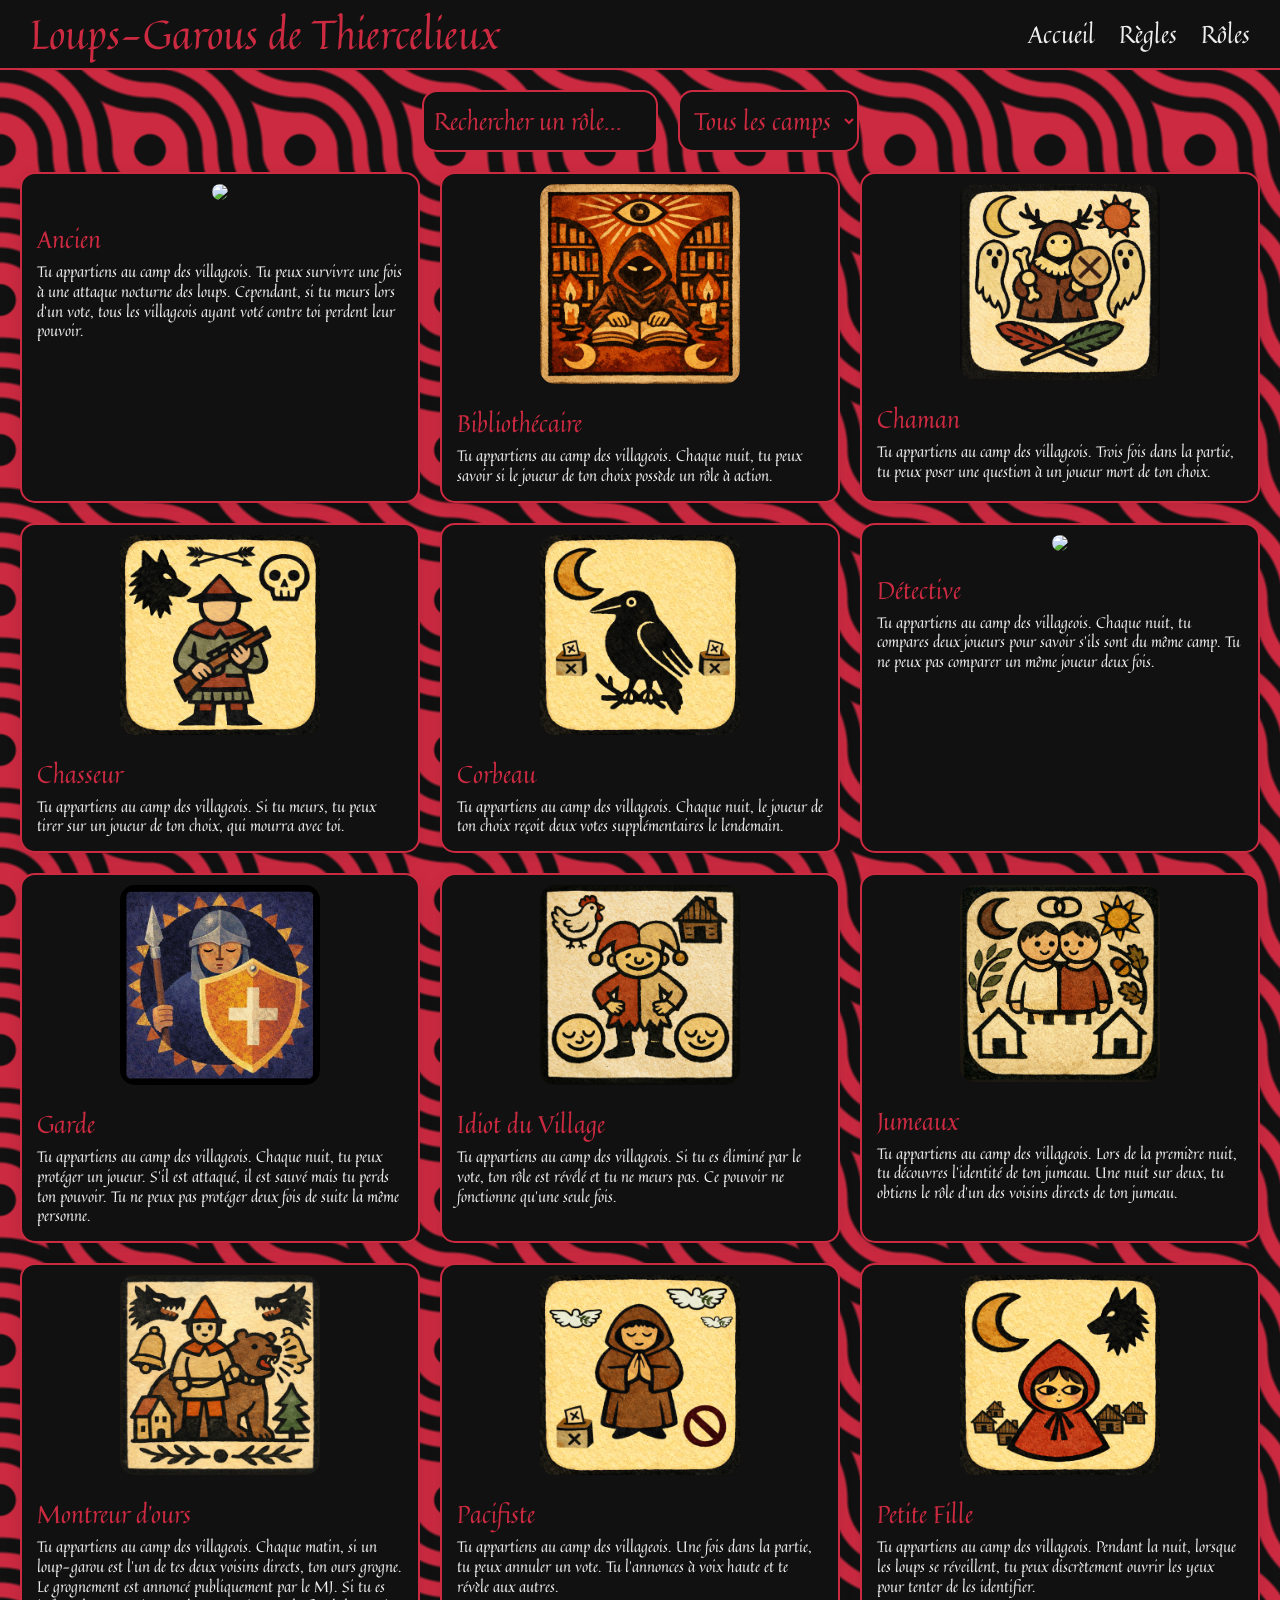
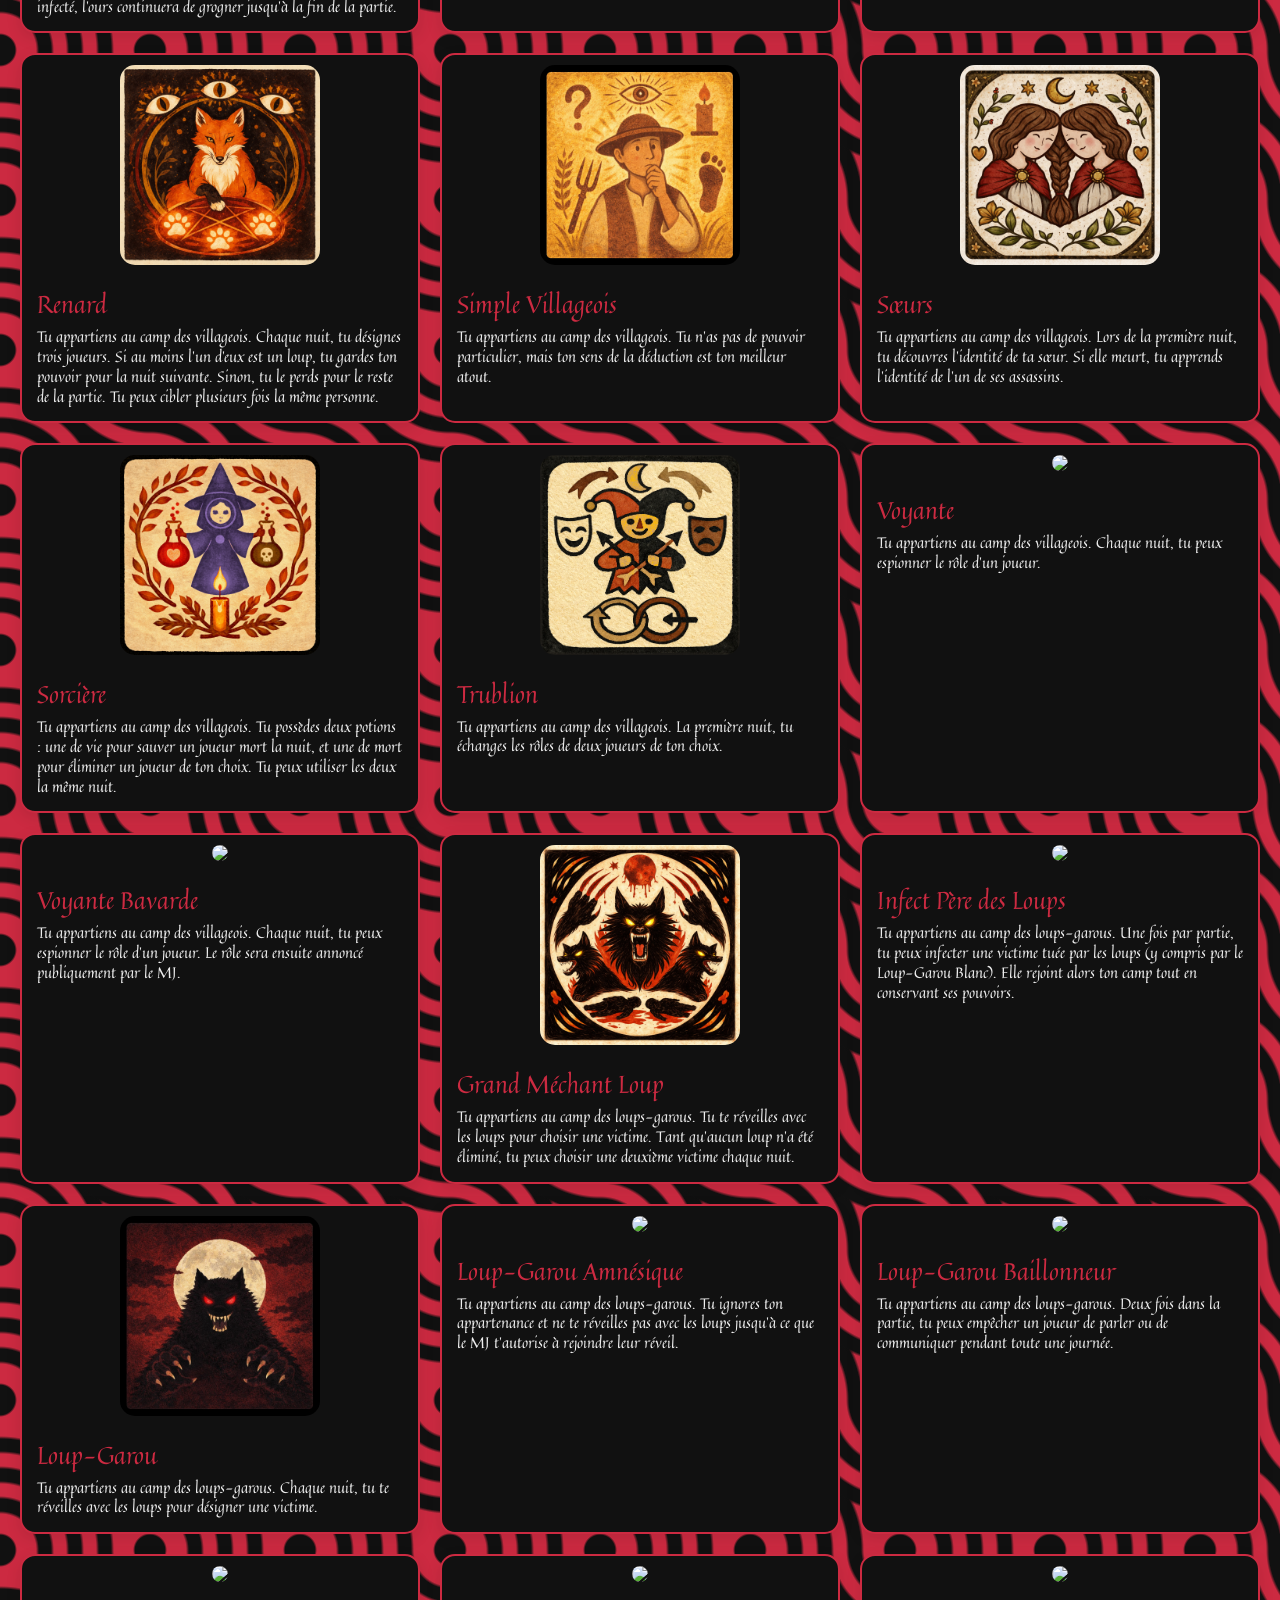
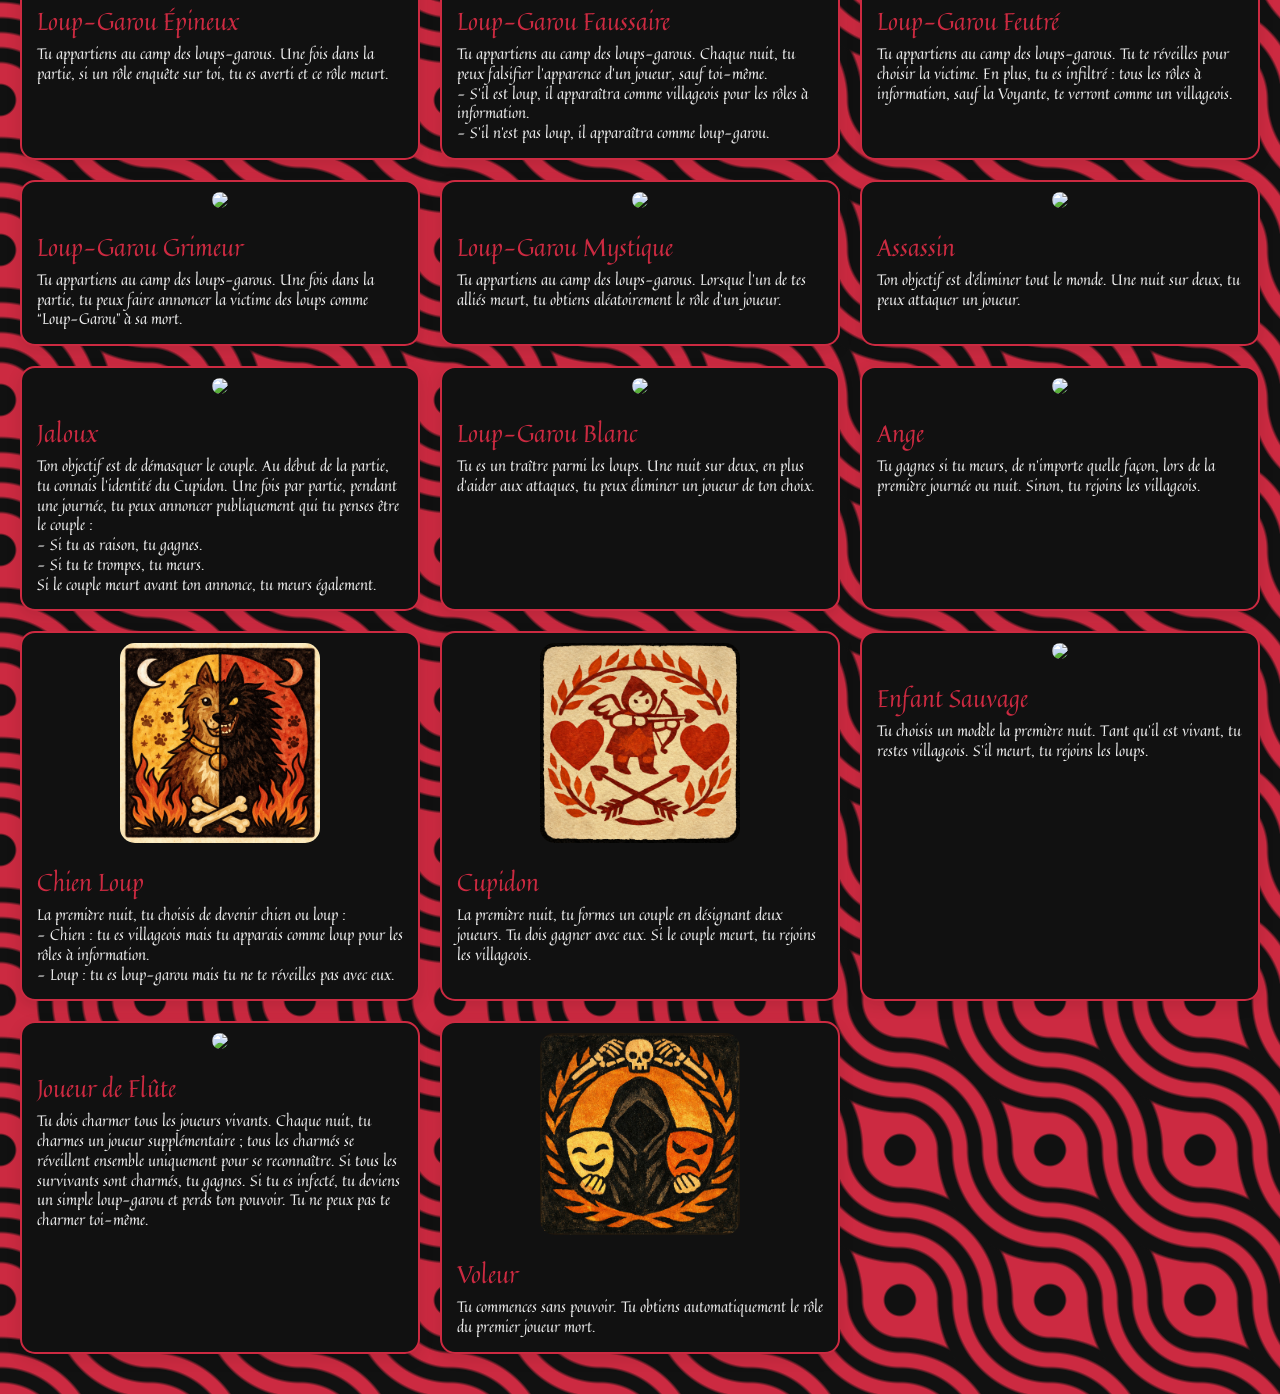
==== commit d0668815: "New image system" ====
--- a/roles.html
+++ b/roles.html
@@ -100,7 +100,7 @@
         <div style="text-align: center;"><img src="img/jumeaux.png"></div>
         <div class="role-info">
             <h2>Jumeaux</h2>
-            <p class="description">Tu appartiens au camp des villageois. Lors de la première nuit, tu découvres l’identité de ton jumeau. Une nuit sur deux, tu obtiens le rôle d'un des voisins directs de ton jumeau.<br><em>Ce rôle nécessite obligatoirement un second jumeau.</em></p>
+            <p class="description">Tu appartiens au camp des villageois. Lors de la première nuit, tu découvres l’identité de ton jumeau. Une nuit sur deux, tu obtiens le rôle d'un des voisins directs de ton jumeau.</p>
         </div>
     </div>
 
@@ -116,7 +116,7 @@
         <div style="text-align: center;"><img src="img/pacifiste.png"></div>
         <div class="role-info">
             <h2>Pacifiste</h2>
-            <p class="description">Tu appartiens au camp des villageois. Une fois dans la partie, tu peux annuler un vote.</p>
+            <p class="description">Tu appartiens au camp des villageois. Une fois dans la partie, tu peux annuler un vote. Tu l'annonces à voix haute et te révèle aux autres.</p>
         </div>
     </div>
 
@@ -148,7 +148,7 @@
         <div style="text-align: center;"><img src="img/soeurs.png"></div>
         <div class="role-info">
             <h2>Sœurs</h2>
-            <p class="description">Tu appartiens au camp des villageois. Lors de la première nuit, tu découvres l’identité de ta sœur. Si elle meurt, tu apprends l’identité de l’un de ses assassins.<br><em>Ce rôle nécessite obligatoirement une seconde sœur.</em></p>
+            <p class="description">Tu appartiens au camp des villageois. Lors de la première nuit, tu découvres l’identité de ta sœur. Si elle meurt, tu apprends l’identité de l’un de ses assassins.</p>
         </div>
     </div>
 
@@ -237,9 +237,9 @@
         <div style="text-align: center;"><img src="img/loup-garou-faussaire.png"></div>
         <div class="role-info">
             <h2>Loup-Garou Faussaire</h2>
-            <p class="description">Tu appartiens au camp des loups-garous. Chaque nuit, tu peux falsifier l’apparence d’un joueur, sauf toi-même.  
-            - S'il est loup, il apparaîtra comme villageois pour les rôles à information.  
-            - S'il n'est pas loup, il apparaîtra comme loup-garou.</p>
+            <p class="description">Tu appartiens au camp des loups-garous. Chaque nuit, tu peux falsifier l’apparence d’un joueur, sauf toi-même.
+            <br>- S'il est loup, il apparaîtra comme villageois pour les rôles à information.
+            <br>- S'il n'est pas loup, il apparaîtra comme loup-garou.</p>
         </div>
     </div>
 
@@ -280,10 +280,10 @@
         <div style="text-align: center;"><img src="img/jaloux.png"></div>
         <div class="role-info">
             <h2>Jaloux</h2>
-            <p class="description">Ton objectif est de démasquer le couple. Au début de la partie, tu connais l’identité du Cupidon. Une fois par partie, pendant une journée, tu peux annoncer publiquement qui tu penses être le couple :  
-            - Si tu as raison, tu gagnes.  
-            - Si tu te trompes, tu meurs.  
-            Si le couple meurt avant ton annonce, tu meurs également.<br><em>Ce rôle nécessite obligatoirement la présence d’un Cupidon.</em></p>
+            <p class="description">Ton objectif est de démasquer le couple. Au début de la partie, tu connais l’identité du Cupidon. Une fois par partie, pendant une journée, tu peux annoncer publiquement qui tu penses être le couple :
+            <br>- Si tu as raison, tu gagnes.
+            <br>- Si tu te trompes, tu meurs.
+            <br>Si le couple meurt avant ton annonce, tu meurs également.</p>
         </div>
     </div>
 
@@ -308,9 +308,9 @@
         <div style="text-align: center;"><img src="img/chien-loup.png"></div>
         <div class="role-info">
             <h2>Chien Loup</h2>
-            <p class="description">La première nuit, tu choisis de devenir chien ou loup :</p>
-            <p class="description">- <strong>Chien</strong> : tu es villageois mais tu apparais comme loup pour les rôles à information.</p>
-            <p class="description">- <strong>Loup</strong> : tu es loup-garou mais tu ne te réveilles pas avec eux.</p>
+            <p class="description">La première nuit, tu choisis de devenir chien ou loup :
+            <br>- Chien : tu es villageois mais tu apparais comme loup pour les rôles à information.
+            <br>- Loup : tu es loup-garou mais tu ne te réveilles pas avec eux.</p>
         </div>
     </div>
 
--- a/css/style.css
+++ b/css/style.css
@@ -105,7 +105,7 @@
 }
 
 .toggle-box.open .toggle-content {
-    max-height: 1000px;
+    max-height: 10000px;
     transition: all 1s ease-in-out, padding 0.2s;
     padding: 16px;
 }
